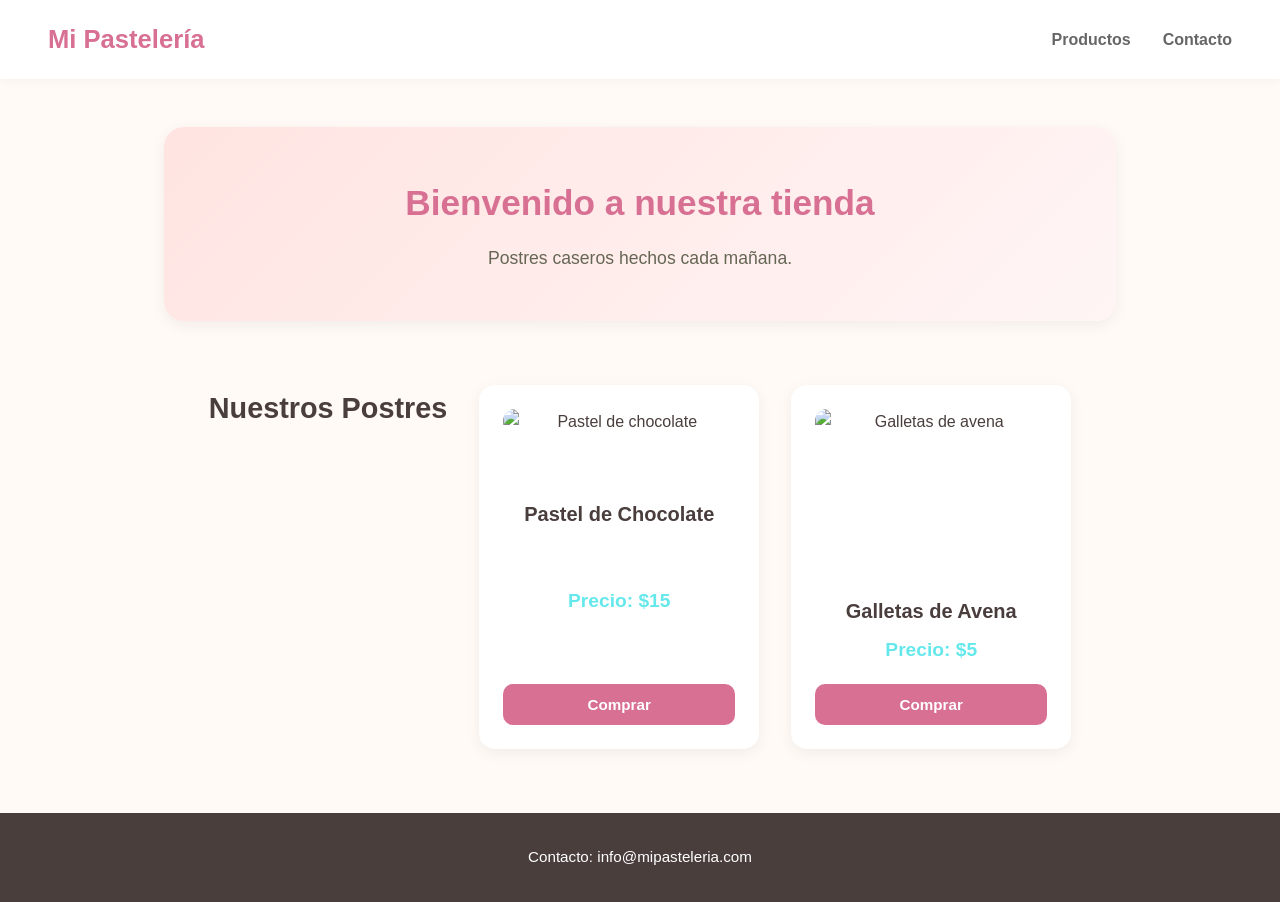
==== index.html @ 3633ada6 "jpg" ====
<!DOCTYPE html>
<html lang="en">
<head>
    <meta charset="UTF-8">
    <meta name="viewport" content="width=device-width, initial-scale=1.0">
    <title>Pasteleria</title>
    <link rel="stylesheet" href="Estilo.css?v=2">
</head>
<body>
    <header>
        <h1>Mi Pastelería</h1>
        <nav>
            <a href="#catalogo">Productos</a>
            <a href="#contacto">Contacto</a>
        </nav>
    </header>
    <main>
        <section>
            <h2>Bienvenido a nuestra tienda</h2>
            <p>Postres caseros hechos cada mañana.</p>
        </section>

        <!-- Sección del catálogo de productos -->
        <section id="catalogo">
            <h2>Nuestros Postres</h2>

            <!-- Tarjeta individual de producto -->
            <article>
                <img src="https://www.wisdomlib.org/uploads/recipes/moist-chocolate-cake-18990.jpg" alt="Pastel de chocolate" class="imagen-personalizada">
                <h3>Pastel de Chocolate</h3>
                <p>Precio: $15</p>
                <button type="button" onclick="agregarAlCarrito('Pastel de Chocolate')">Comprar</button>
            </article>

            <!-- Otra tarjeta de producto -->
            <article>
                <img src="galletas.jpg" alt="Galletas de avena">
                <h3>Galletas de Avena</h3>
                <p>Precio: $5</p>
                <button type="button" onclick="agregarAlCarrito('Galletas de Avena')">Comprar</button>
            </article>

        </section>
    </main>
    <footer>
        <p id="contacto">Contacto: info@mipasteleria.com</p>
    </footer>
    <script src="Script.js"></script>
</body>
</html>
---- Estilo.css ----
/* ===================================================
   1. VARIABLES Y RESET GENERAL
   =================================================== */
:root {
    --color-principal: #d87093;      /* Rosa pastel elegante */
    --color-secundario: #ffe4e1;    /* Rosa muy claro para fondos suaves */
    --color-fondo: #fffaf6;         /* Crema suave de fondo */
    --color-texto: #4a3e3d;         /* Marrón oscuro para textos */
    --color-precio: #65e8ec;        /* Verde fresco para precios */
    --sombra-suave: 0 4px 15px rgba(0, 0, 0, 0.06);
}

* {
    margin: 0;
    padding: 0;
    box-sizing: border-box;
    font-family: 'Segoe UI', Tahoma, Geneva, Verdana, sans-serif;
}

body {
    background-color: var(--color-fondo);
    color: var(--color-texto);
    line-height: 1.6;
}

/* ===================================================
   2. ENCABEZADO (HEADER)
   =================================================== */
header {
    background-color: #ffffff;
    display: flex;
    justify-content: space-between;
    align-items: center;
    padding: 1.2rem 3rem;
    box-shadow: 0 2px 10px rgba(0, 0, 0, 0.04);
    position: sticky;
    top: 0;
    z-index: 1000;
}

header h1 {
    color: var(--color-principal);
    font-size: 1.6rem;
    font-weight: 700;
}

nav {
    display: flex;
    gap: 2rem;
}

nav a {
    text-decoration: none;
    color: #666666;
    font-weight: 600;
    transition: color 0.3s ease;
}

nav a:hover {
    color: var(--color-principal);
}

/* ===================================================
   3. CONTENIDO PRINCIPAL Y SECCIONES
   =================================================== */
main {
    max-width: 1000px;
    margin: 3rem auto;
    padding: 0 1.5rem;
}

section {
    margin-bottom: 4rem;
    text-align: center;
}

/* Sección de bienvenida introductoria */
section:first-of-type {
    background: linear-gradient(135deg, var(--color-secundario), #fff5f5);
    padding: 3rem 2rem;
    border-radius: 20px;
    box-shadow: var(--sombra-suave);
}

section:first-of-type h2 {
    color: var(--color-principal);
    font-size: 2.2rem;
    margin-bottom: 0.8rem;
}

section:first-of-type p {
    font-size: 1.1rem;
    color: #665;
}

/* Título de la sección del catálogo */
#catalogo ~ h2, section h2 {
    color: var(--color-texto);
    font-size: 1.8rem;
    margin-bottom: 2rem;
}

/* ===================================================
   4. TARJETAS DE PRODUCTO (GRID / FLEXBOX)
   =================================================== */
#catalogo {
    display: flex;
    justify-content: center;
    gap: 2rem;
    flex-wrap: wrap;
}

article {
    background-color: #ffffff;
    border-radius: 16px;
    padding: 1.5rem;
    width: 280px;
    box-shadow: var(--sombra-suave);
    text-align: center;
    display: flex;
    flex-direction: column;
    justify-content: space-between;
    transition: transform 0.3s ease, box-shadow 0.3s ease;
}

/* Efecto hover moderno: la tarjeta se eleva ligeramente */
article:hover {
    transform: translateY(-6px);
    box-shadow: 0 8px 25px rgba(0, 0, 0, 0.1);
}

article img {
    width: 100%;
    height: 170px;
    object-fit: cover;
    border-radius: 12px;
    margin-bottom: 1rem;
}

article h3 {
    font-size: 1.25rem;
    margin-bottom: 0.5rem;
    color: var(--color-texto);
}

article p {
    font-size: 1.2rem;
    font-weight: bold;
    color: var(--color-precio);
    margin-bottom: 1.2rem;
}

/* ===================================================
   5. BOTONES INTERACTIVOS
   =================================================== */
button {
    background-color: var(--color-principal);
    color: white;
    border: none;
    padding: 0.75rem 1.2rem;
    border-radius: 10px;
    font-size: 0.95rem;
    font-weight: 600;
    cursor: pointer;
    transition: background-color 0.2s ease, transform 0.1s ease;
    width: 100%;
}

button:hover {
    background-color: #b55273;
}

button:active {
    transform: scale(0.98); /* Pequeño efecto de presión al hacer clic */
}

/* ===================================================
   6. PIE DE PÁGINA (FOOTER)
   =================================================== */
footer {
    background-color: var(--color-texto);
    color: white;
    text-align: center;
    padding: 2rem;
    margin-top: 4rem;
    font-size: 0.95rem;
}
.imagen-personalizada {
    width: 100%;       /* Se adapta al ancho del contenedor */
    max-width: 400px;  /* No pasará de 400 píxeles de ancho */
    height: auto;      /* Mantiene la proporción original para que no se deforme */
}
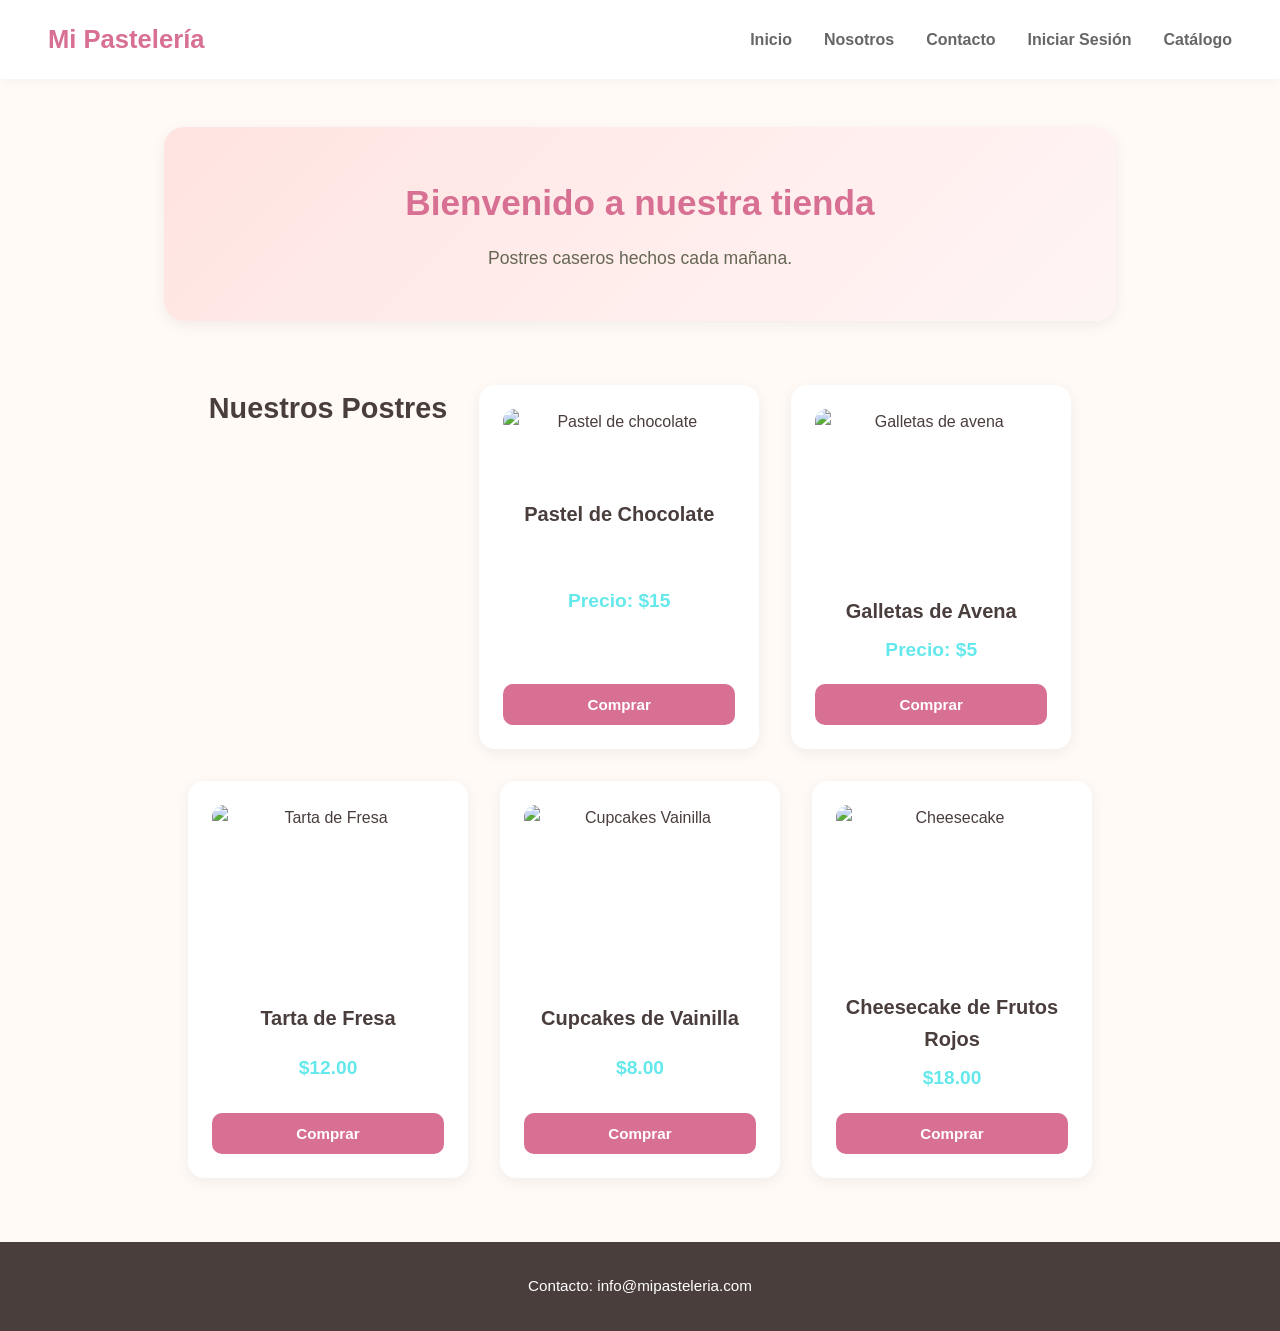
==== commit 5b5c5c70: "Que sueño" ====
--- a/index.html
+++ b/index.html
@@ -5,14 +5,19 @@
     <meta name="viewport" content="width=device-width, initial-scale=1.0">
     <title>Pasteleria</title>
     <link rel="stylesheet" href="Estilo.css?v=2">
+    <link rel="icon" type="image/jpeg" href="/Downloads/Logo%20Pasteleria%20Online.jpg">
 </head>
 <body>
     <header>
         <h1>Mi Pastelería</h1>
-        <nav>
-            <a href="#catalogo">Productos</a>
-            <a href="#contacto">Contacto</a>
+        <nav> 
+        <a href="index.html">Inicio</a>
+        <a href="nosotros.html">Nosotros</a>
+        <a href="contacto.html">Contacto</a>
+        <a href="Login.html">Iniciar Sesión</a>
+        <a href="catalogo.html">Catálogo </a>
         </nav>
+        
     </header>
     <main>
         <section>
@@ -39,6 +44,28 @@
                 <p>Precio: $5</p>
                 <button type="button" onclick="agregarAlCarrito('Galletas de Avena')">Comprar</button>
             </article>
+            <article>
+            <img src="https://images.unsplash.com/photo-1565958011703-44f9829ba187?w=400" alt="Tarta de Fresa">
+            <h3>Tarta de Fresa</h3>
+            <p>$12.00</p>
+            <button type="button" onclick="agregarAlCarrito('Tarta de Fresa')">Comprar</button>
+            </article>
+
+            <!-- Producto 3 -->
+            <article>
+            <img src="https://images.unsplash.com/photo-1535141192574-5d4897c13136?w=400" alt="Cupcakes Vainilla">
+            <h3>Cupcakes de Vainilla</h3>
+            <p>$8.00</p>
+            <button type="button" onclick="agregarAlCarrito('Cupcakes de Vainilla')">Comprar</button>
+            </article>
+
+            <!-- Producto 4 -->
+            <article>
+            <img src="https://images.unsplash.com/photo-1588195538326-c5b1e9f80a1b?w=400" alt="Cheesecake">
+            <h3>Cheesecake de Frutos Rojos</h3>
+            <p>$18.00</p>
+            <button type="button" onclick="agregarAlCarrito('Cheesecake de Frutos Rojos')">Comprar</button>
+            </article>
 
         </section>
     </main>
--- a/Estilo.css
+++ b/Estilo.css
@@ -189,4 +189,103 @@
     width: 100%;       /* Se adapta al ancho del contenedor */
     max-width: 400px;  /* No pasará de 400 píxeles de ancho */
     height: auto;      /* Mantiene la proporción original para que no se deforme */
+}
+/* ===================================================
+   ESTILOS PARA CONTACTO Y LOGIN
+   =================================================== */
+
+/* Formulario de Login y Tarjeta centrada */
+.tarjeta-login, .seccion-contacto {
+    background-color: #ffffff;
+    max-width: 450px;
+    margin: 3rem auto;
+    padding: 2.5rem;
+    border-radius: 16px;
+    box-shadow: var(--sombra-suave);
+}
+
+.formulario-login {
+    display: flex;
+    flex-direction: column;
+    gap: 1.2rem;
+    margin-top: 1.5rem;
+    text-align: left;
+}
+
+.campo {
+    display: flex;
+    flex-direction: column;
+    gap: 0.4rem;
+}
+
+.campo label {
+    font-weight: 600;
+    font-size: 0.9rem;
+    color: var(--color-texto);
+}
+
+.campo input {
+    padding: 0.75rem;
+    border: 1px solid #ddd;
+    border-radius: 8px;
+    font-size: 1rem;
+    outline: none;
+    transition: border-color 0.3s;
+}
+
+.campo input:focus {
+    border-color: var(--color-principal);
+}
+
+.info-contacto {
+    margin-top: 1.5rem;
+    line-height: 2;
+    text-align: left;
+}
+/* ===================================================
+   ESTILOS PARA LA PÁGINA "NOSOTROS"
+   =================================================== */
+
+.seccion-nosotros {
+    background-color: #ffffff;
+    padding: 3rem 2rem;
+    border-radius: 20px;
+    box-shadow: var(--sombra-suave);
+    margin-bottom: 3rem;
+}
+
+.seccion-nosotros p {
+    font-size: 1.15rem;
+    color: #665;
+    max-width: 700px;
+    margin: 1rem auto 0 auto;
+}
+
+.contenedor-valores {
+    display: flex;
+    justify-content: center;
+    gap: 2rem;
+    flex-wrap: wrap;
+    margin-top: 2rem;
+}
+
+/* Reutilizamos el estilo de las tarjetas pero adaptado para valores */
+.tarjeta-valor {
+    background-color: #ffffff;
+    border-radius: 16px;
+    padding: 2rem;
+    width: 280px;
+    box-shadow: var(--sombra-suave);
+    text-align: center;
+}
+
+.tarjeta-valor h3 {
+    color: var(--color-principal);
+    font-size: 1.2rem;
+    margin-bottom: 1rem;
+}
+
+.tarjeta-valor p {
+    font-size: 0.95rem;
+    color: #666;
 }
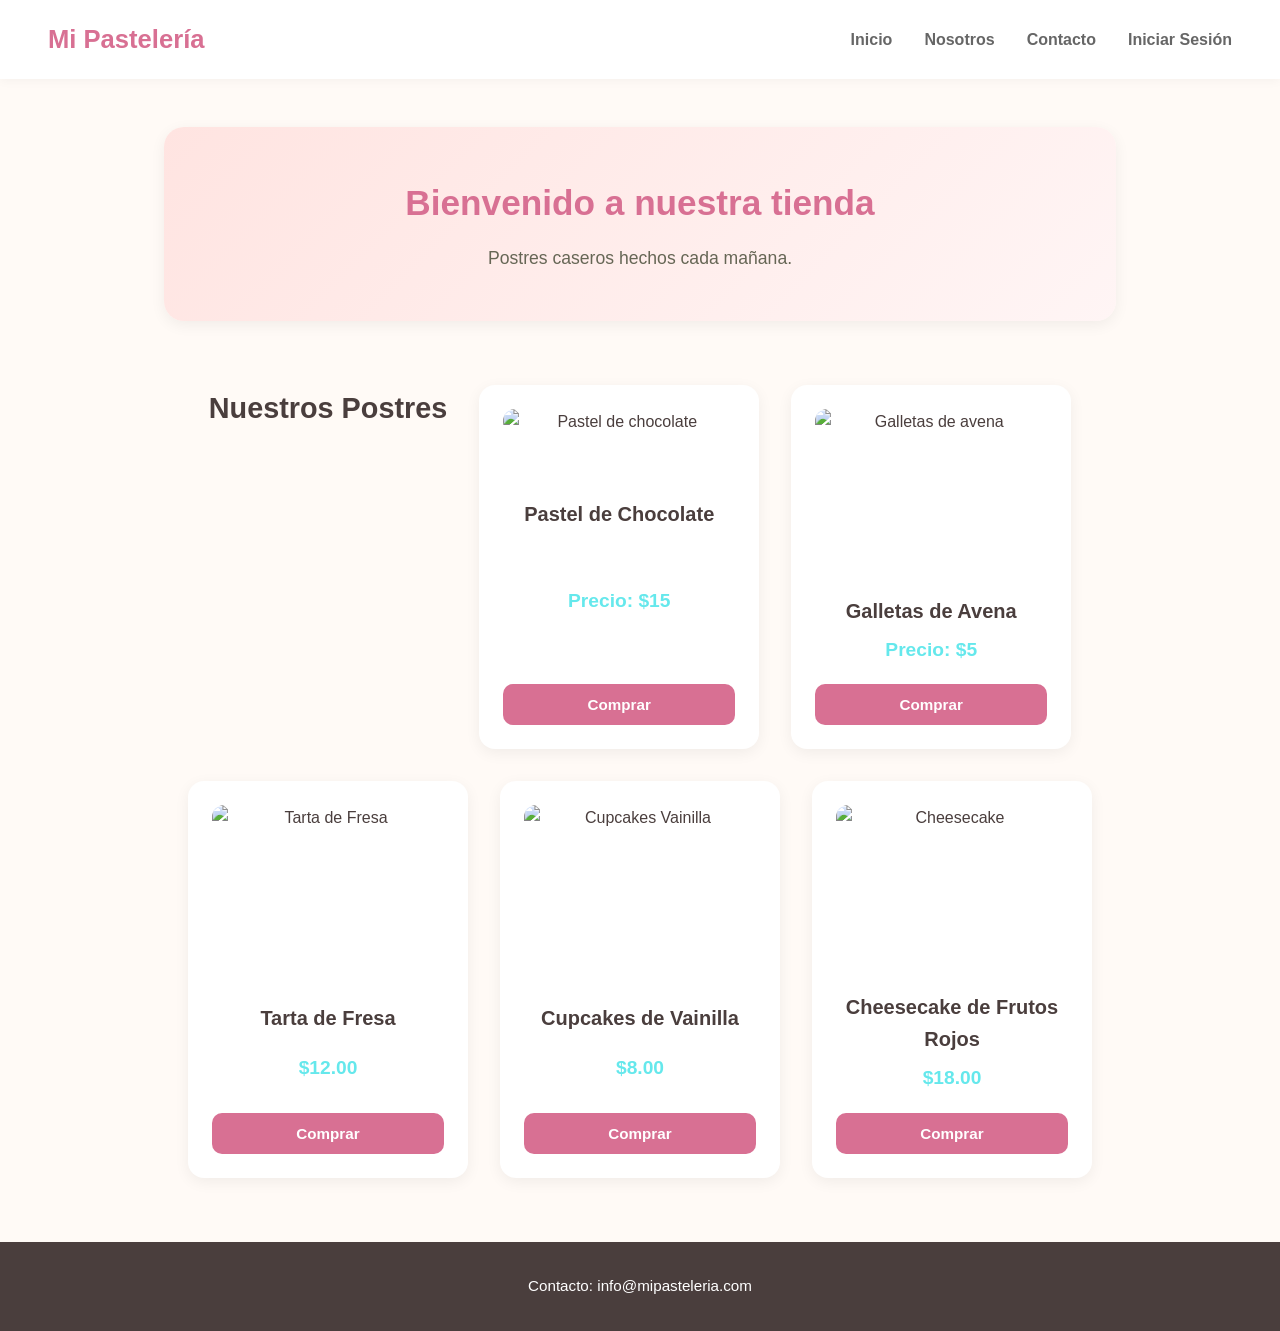
==== commit f64b4b32: "Listo" ====
--- a/index.html
+++ b/index.html
@@ -15,7 +15,6 @@
         <a href="nosotros.html">Nosotros</a>
         <a href="contacto.html">Contacto</a>
         <a href="Login.html">Iniciar Sesión</a>
-        <a href="catalogo.html">Catálogo </a>
         </nav>
         
     </header>
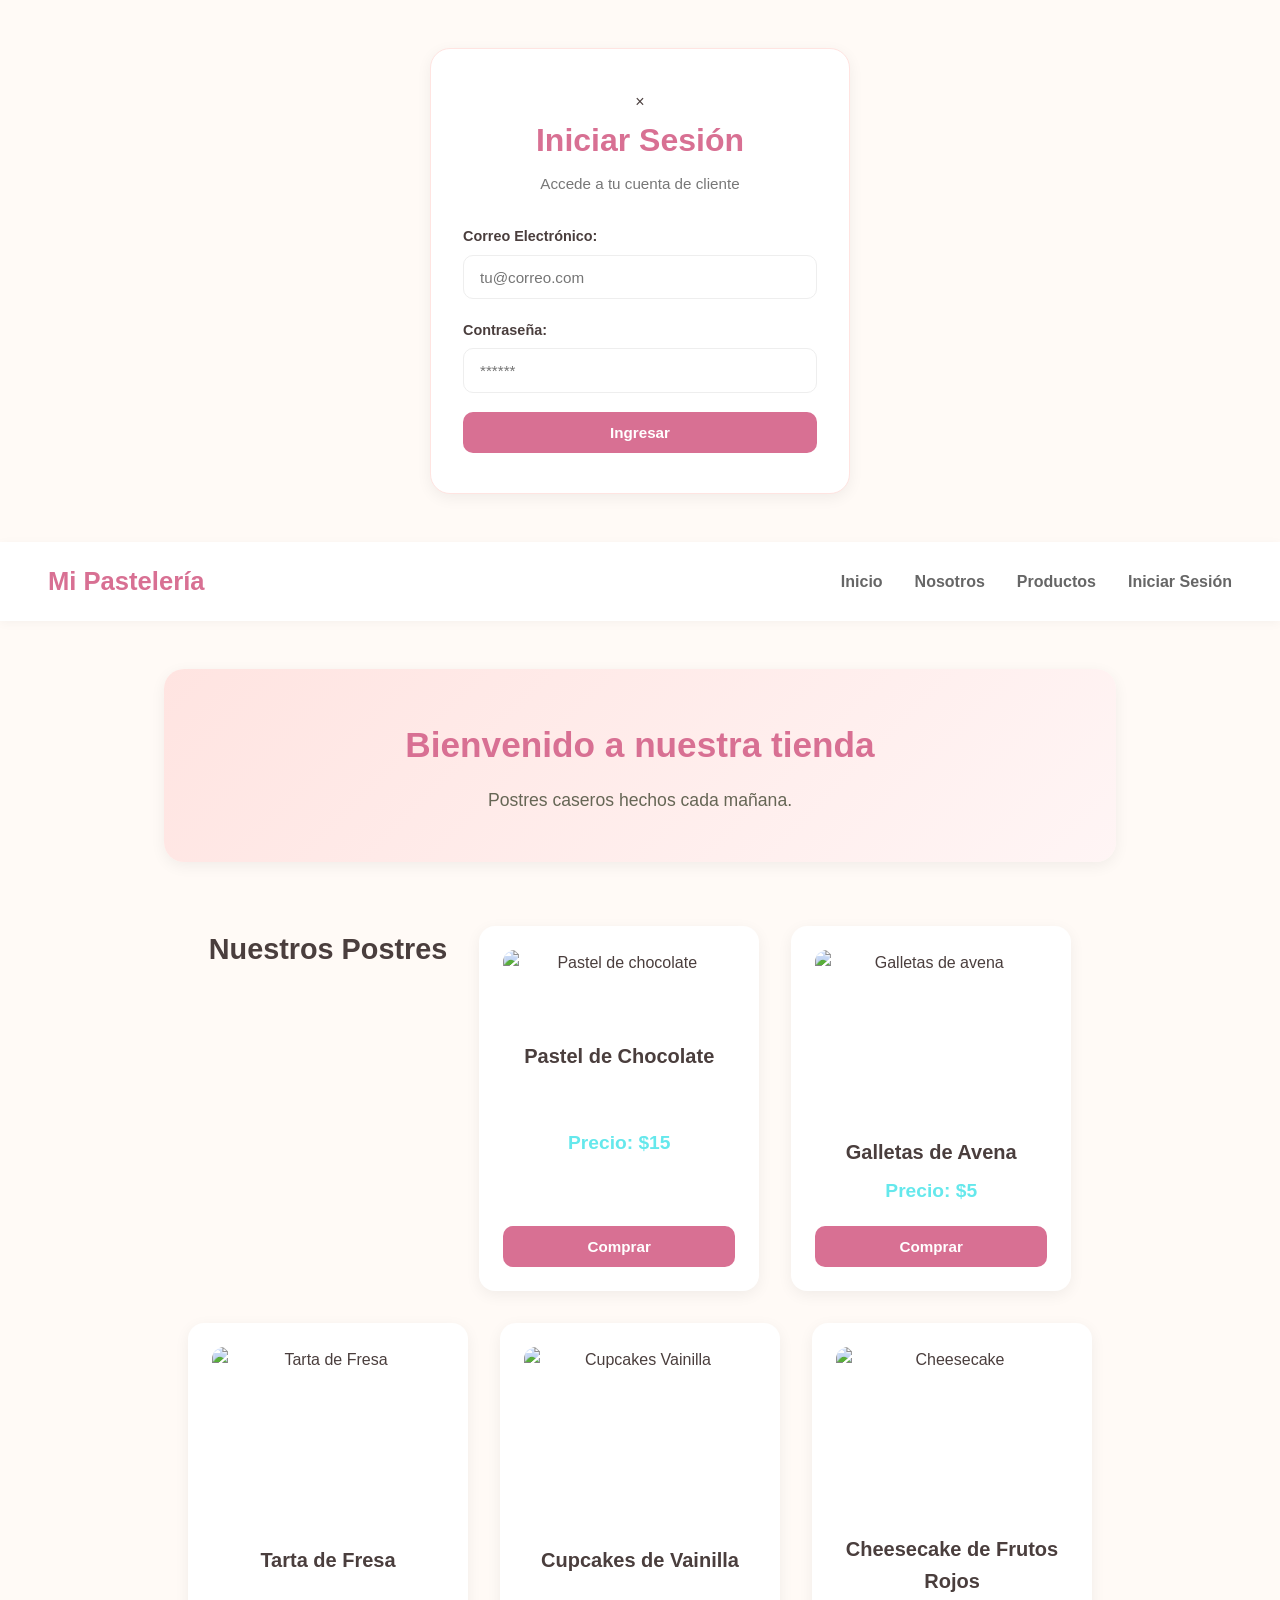
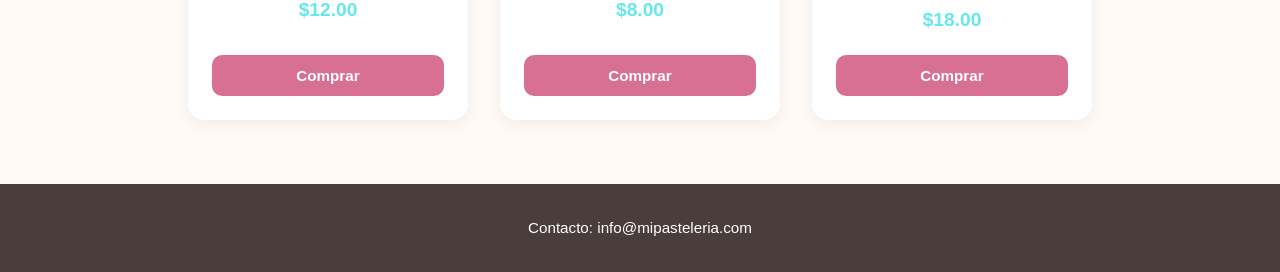
==== commit 5816dba0: "no funciono el login unu" ====
--- a/index.html
+++ b/index.html
@@ -8,13 +8,37 @@
     <link rel="icon" type="image/jpeg" href="/Downloads/Logo%20Pasteleria%20Online.jpg">
 </head>
 <body>
+    <!-- VENTANA FLOTANTE (MODAL) DE INICIO DE SESIÓN -->
+<div id="modal-login" class="modal-contenedor">
+    <div class="tarjeta-Login">
+        <!-- Botón para cerrar la ventana -->
+        <span class="btn-cerrar" onclick="cerrarLogin()">&times;</span>
+        
+        <h2>Iniciar Sesión</h2>
+        <p>Accede a tu cuenta de cliente</p>
+
+        <form class="formulario-Login" onsubmit="procesarLogin(event)">
+            <div class="campo">
+                <label for="correo">Correo Electrónico:</label>
+                <input type="email" id="correo" placeholder="tu@correo.com" required>
+            </div>
+
+            <div class="campo">
+                <label for="password">Contraseña:</label>
+                <input type="password" id="password" placeholder="******" required>
+            </div>
+
+            <button type="submit">Ingresar</button>
+        </form>
+    </div>
+</div>
     <header>
         <h1>Mi Pastelería</h1>
         <nav> 
-        <a href="index.html">Inicio</a>
+        <a href="#inicio">Inicio</a>
         <a href="nosotros.html">Nosotros</a>
-        <a href="contacto.html">Contacto</a>
-        <a href="Login.html">Iniciar Sesión</a>
+        <a href="#catalogo">Productos</a>
+        <a href="javascript:void(0)" onclick="abrirLogin()">Iniciar Sesión</a>
         </nav>
         
     </header>
--- a/Estilo.css
+++ b/Estilo.css
@@ -288,4 +288,188 @@
 .tarjeta-valor p {
     font-size: 0.95rem;
     color: #666;
+}
+/* ===================================================
+   1. DISEÑO PARA LA PÁGINA "NOSOTROS"
+   =================================================== */
+
+/* Tarjeta principal de Historia */
+.seccion-nosotros {
+    background: #ffffff;
+    max-width: 850px;
+    margin: 2rem auto 3rem auto;
+    padding: 3rem 2.5rem;
+    border-radius: 20px;
+    box-shadow: var(--sombra-suave);
+    text-align: center;
+    border-top: 5px solid var(--color-principal);
+}
+
+.seccion-nosotros h2 {
+    color: var(--color-principal);
+    font-size: 2.2rem;
+    margin-bottom: 1.2rem;
+}
+
+.seccion-nosotros p {
+    font-size: 1.15rem;
+    color: #555555;
+    line-height: 1.8;
+}
+
+/* Sección de Valores y Pilares */
+.seccion-valores {
+    text-align: center;
+    margin-bottom: 4rem;
+}
+
+.seccion-valores h2 {
+    color: var(--color-texto);
+    font-size: 1.8rem;
+    margin-bottom: 2rem;
+}
+
+.contenedor-valores {
+    display: flex;
+    justify-content: center;
+    gap: 2rem;
+    flex-wrap: wrap;
+}
+
+.tarjeta-valor {
+    background-color: #ffffff;
+    border-radius: 16px;
+    padding: 2rem 1.5rem;
+    width: 270px;
+    box-shadow: var(--sombra-suave);
+    text-align: center;
+    border: 1px solid #ffe4e1;
+    transition: transform 0.3s ease;
+}
+
+.tarjeta-valor:hover {
+    transform: translateY(-5px);
+}
+
+.tarjeta-valor h3 {
+    color: var(--color-principal);
+    font-size: 1.25rem;
+    margin-bottom: 0.8rem;
+}
+
+.tarjeta-valor p {
+    font-size: 0.95rem;
+    color: #666666;
+    line-height: 1.5;
+}
+
+
+/* ===================================================
+   2. DISEÑO PARA LA PÁGINA "INICIO DE SESIÓN" (LOGIN)
+   =================================================== */
+
+.tarjeta-Login {
+    background-color: #ffffff;
+    max-width: 420px;
+    margin: 3rem auto;
+    padding: 2.5rem 2rem;
+    border-radius: 20px;
+    box-shadow: var(--sombra-suave);
+    text-align: center;
+    border: 1px solid #ffe4e1;
+}
+
+.tarjeta-Login h2 {
+    color: var(--color-principal);
+    font-size: 2rem;
+    margin-bottom: 0.4rem;
+}
+
+.tarjeta-Login p {
+    color: #777777;
+    font-size: 0.95rem;
+    margin-bottom: 1.8rem;
+}
+
+.formulario-Login {
+    display: flex;
+    flex-direction: column;
+    gap: 1.2rem;
+    text-align: left;
+}
+
+.campo {
+    display: flex;
+    flex-direction: column;
+    gap: 0.4rem;
+}
+
+.campo label {
+    font-weight: 600;
+    font-size: 0.9rem;
+    color: var(--color-texto);
+}
+
+.campo input {
+    padding: 0.8rem 1rem;
+    border: 1.5px solid #eee;
+    border-radius: 10px;
+    font-size: 0.95rem;
+    outline: none;
+    transition: border-color 0.3s, box-shadow 0.3s;
+}
+
+/* Efecto al hacer clic dentro del campo de texto */
+.campo input:focus {
+    border-color: var(--color-principal);
+    box-shadow: 0 0 8px rgba(216, 112, 147, 0.2);
+}
+
+
+/* ===================================================
+   3. DISEÑO PARA LA PÁGINA "CONTACTO"
+   =================================================== */
+
+.seccion-contacto {
+    background-color: #ffffff;
+    max-width: 600px;
+    margin: 3rem auto;
+    padding: 3rem 2.5rem;
+    border-radius: 20px;
+    box-shadow: var(--sombra-suave);
+    text-align: center;
+    border-top: 5px solid var(--color-principal);
+}
+
+.seccion-contacto h2 {
+    color: var(--color-principal);
+    font-size: 2.2rem;
+    margin-bottom: 0.8rem;
+}
+
+.seccion-contacto > p {
+    color: #666666;
+    margin-bottom: 2rem;
+    font-size: 1.05rem;
+}
+
+/* Caja con la información detallada */
+.info-contacto {
+    background-color: var(--color-fondo);
+    padding: 2rem;
+    border-radius: 14px;
+    text-align: left;
+    display: flex;
+    flex-direction: column;
+    gap: 1.2rem;
+    border: 1px dashed #ffd1dc;
+}
+
+.info-contacto p {
+    font-size: 1.05rem;
+    color: var(--color-texto);
+}
+
+.info-contacto strong {
+    color: var(--color-principal);
 }
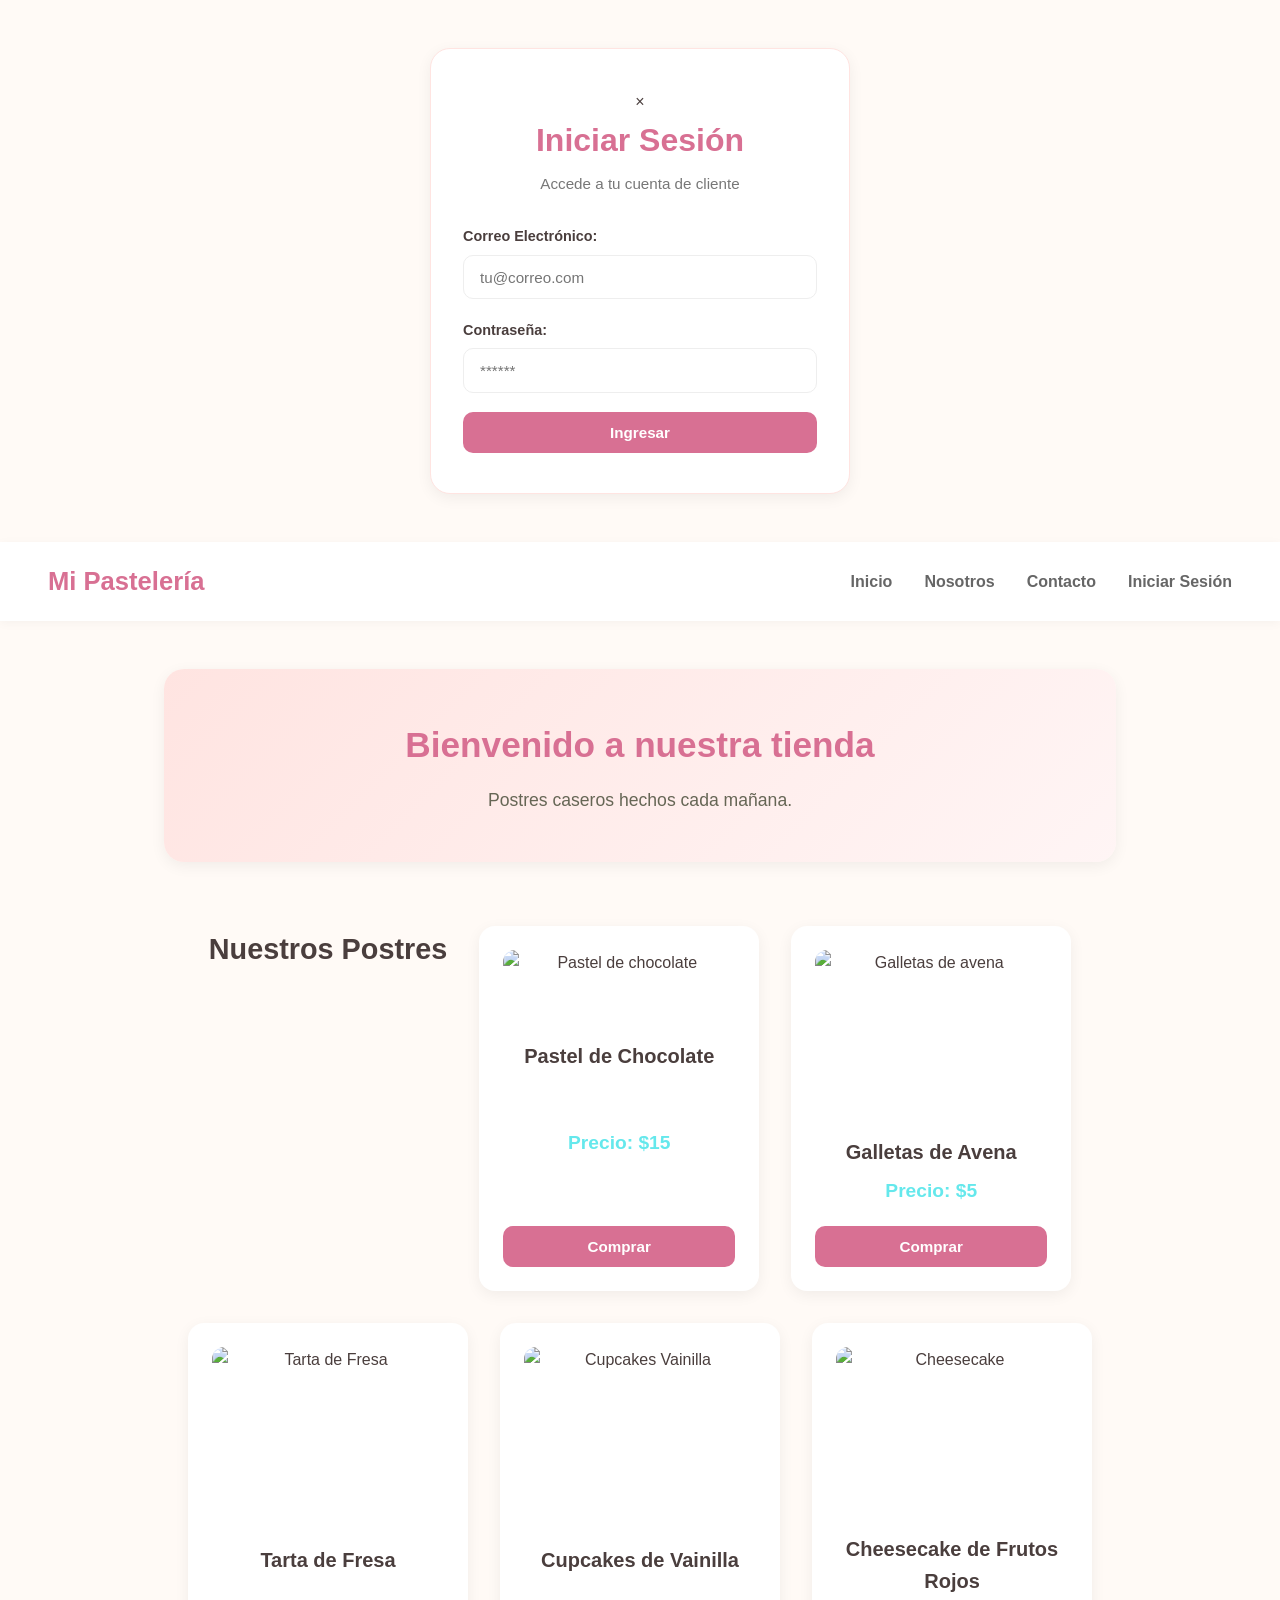
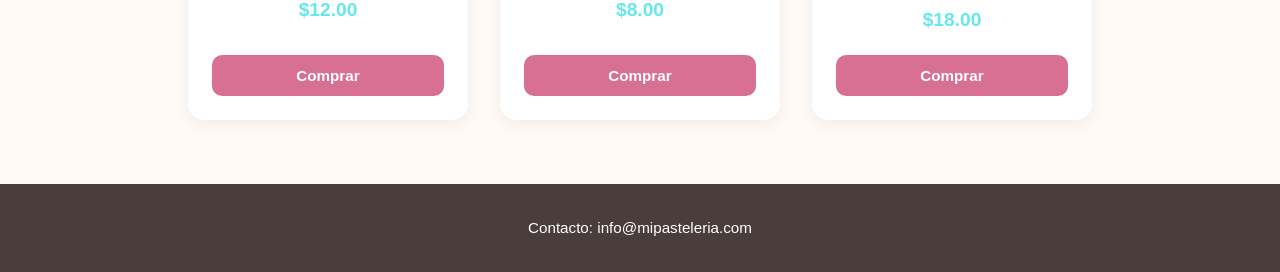
==== commit 16e1ef08: "toy serio" ====
--- a/index.html
+++ b/index.html
@@ -37,7 +37,7 @@
         <nav> 
         <a href="#inicio">Inicio</a>
         <a href="nosotros.html">Nosotros</a>
-        <a href="#catalogo">Productos</a>
+        <a href="contacto.html">Contacto</a>
         <a href="javascript:void(0)" onclick="abrirLogin()">Iniciar Sesión</a>
         </nav>
         
